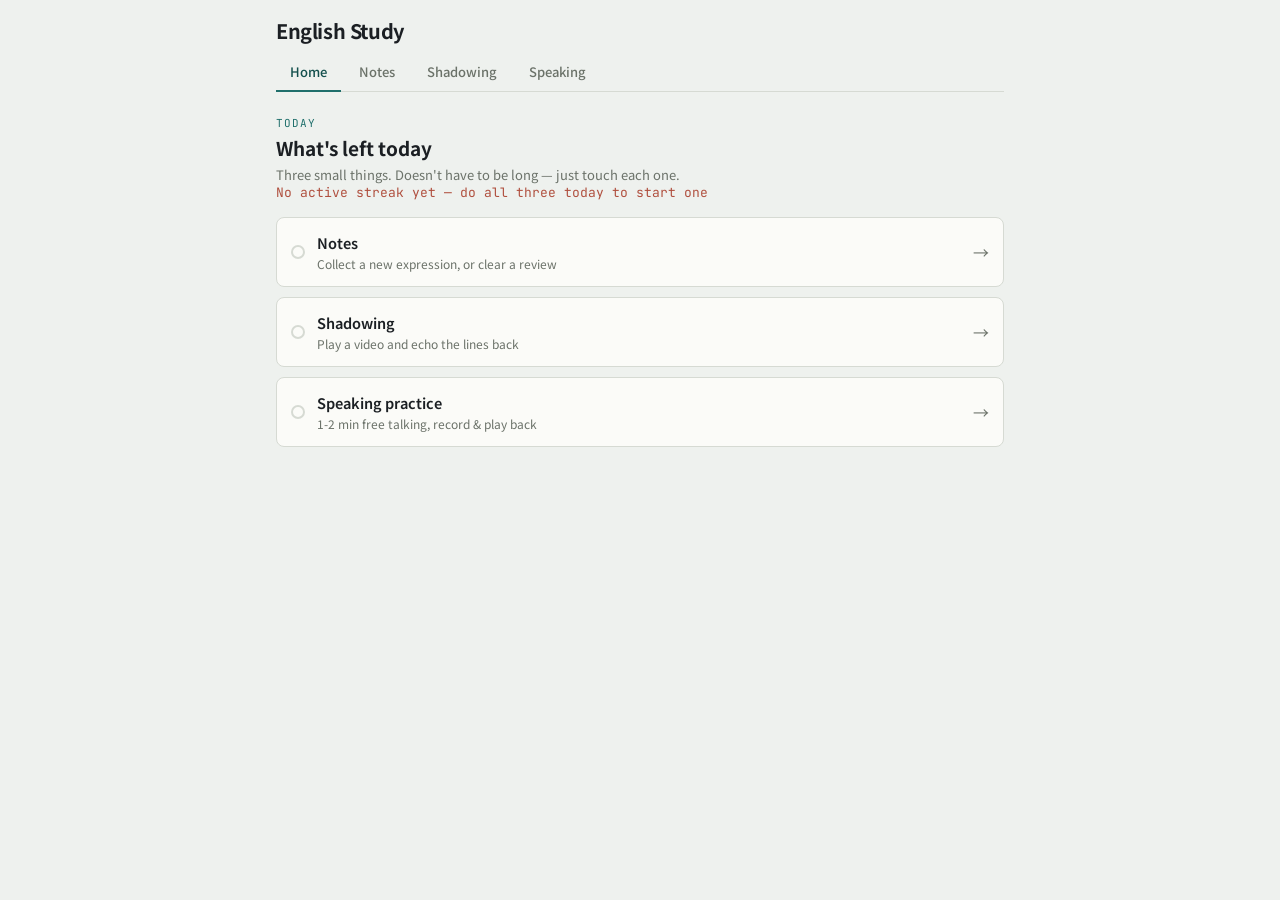
==== index.html @ 9361eea0 "Add files via upload" ====
<!DOCTYPE html>
<html lang="en">
<head>
<meta charset="UTF-8" />
<meta name="viewport" content="width=device-width, initial-scale=1.0" />
<title>English Study — Home</title>
<link rel="stylesheet" href="shared.css" />
<style>
  .streak { font-family: 'JetBrains Mono', monospace; font-size: 13px; color: var(--brick); margin-bottom: 16px; }
</style>
</head>
<body>
<div class="topnav">
  <div class="topnav-inner">
    <div class="brand">English Study</div>
    <div class="tabs">
      <a href="index.html" class="active">Home</a>
      <a href="notes.html">Notes</a>
      <a href="shadowing.html">Shadowing</a>
      <a href="speaking.html">Speaking</a>
    </div>
  </div>
</div>

<div class="wrap">
  <div class="eyebrow">Today</div>
  <h2>What's left today</h2>
  <p class="sub">Three small things. Doesn't have to be long — just touch each one.</p>
  <div id="streak" class="streak"></div>
  <div id="items"></div>
</div>

<script src="shared.js"></script>
<script>
  const activity = getActivityToday();

  const items = [
    { key: "notes", title: "Notes", desc: "Collect a new expression, or clear a review", href: "notes.html" },
    { key: "shadowing", title: "Shadowing", desc: "Play a video and echo the lines back", href: "shadowing.html" },
    { key: "speaking", title: "Speaking practice", desc: "1-2 min free talking, record & play back", href: "speaking.html" },
  ];

  const container = document.getElementById("items");
  items.forEach((it) => {
    const done = !!activity[it.key];
    const a = document.createElement("a");
    a.href = it.href;
    a.className = "action-item" + (done ? " done" : "");
    a.innerHTML = `
      <div class="left">
        <div class="status-dot"></div>
        <div>
          <div class="title">${it.title}${done ? " · done today" : ""}</div>
          <div class="desc">${it.desc}</div>
        </div>
      </div>
      <div class="chevron">→</div>
    `;
    container.appendChild(a);
  });

  // Simple streak: consecutive days where all three were touched at least once.
  // (Stored separately so it survives even if today isn't finished yet.)
  const STREAK_KEY = "pfn-streak";
  function loadStreak() {
    try {
      return JSON.parse(localStorage.getItem(STREAK_KEY)) || { lastFullDate: null, streak: 0 };
    } catch (e) {
      return { lastFullDate: null, streak: 0 };
    }
  }
  function maybeUpdateStreak() {
    const allDoneToday = activity.notes && activity.shadowing && activity.speaking;
    if (!allDoneToday) return loadStreak();
    const s = loadStreak();
    if (s.lastFullDate === todayStr()) return s;
    let streak = 1;
    if (s.lastFullDate === addDays(todayStr(), -1)) streak = (s.streak || 0) + 1;
    const next = { lastFullDate: todayStr(), streak };
    localStorage.setItem(STREAK_KEY, JSON.stringify(next));
    return next;
  }
  const streakState = maybeUpdateStreak();
  document.getElementById("streak").textContent = streakState.streak > 0
    ? `🔥 ${streakState.streak}-day streak (all three done)`
    : "No active streak yet — do all three today to start one";
</script>
</body>
</html>
---- shared.css ----
@import url('https://fonts.googleapis.com/css2?family=Noto+Sans+KR:wght@400;500;700&family=JetBrains+Mono:wght@400;500;700&display=swap');

:root {
  --ink: #1B1F23;
  --paper: #EEF1EE;
  --card: #FBFBF8;
  --teal: #1F6F6B;
  --teal-dark: #14504D;
  --amber: #C98A2B;
  --brick: #B0503F;
  --line: #D6DAD3;
  --muted: #6B7269;
}

* { box-sizing: border-box; }

html, body {
  margin: 0;
  padding: 0;
  background: var(--paper);
  color: var(--ink);
  font-family: 'Noto Sans KR', sans-serif;
  min-height: 100%;
}

.wrap { max-width: 760px; margin: 0 auto; padding: 20px 16px 60px; }

.topnav { position: sticky; top: 0; background: var(--paper); z-index: 10; padding-top: 4px; padding-bottom: 4px; }
.topnav-inner { max-width: 760px; margin: 0 auto; padding: 0 16px; }
.brand { font-size: 20px; font-weight: 700; letter-spacing: -0.02em; padding: 12px 0 8px; }
.tabs { display: flex; gap: 4px; border-bottom: 1px solid var(--line); }
.tabs a { display: flex; align-items: center; gap: 6px; padding: 9px 14px; font-size: 13px; font-weight: 500; color: var(--muted); text-decoration: none; border-bottom: 2px solid transparent; margin-bottom: -1px; }
.tabs a.active { color: var(--teal-dark); border-bottom-color: var(--teal); }

.card { background: var(--card); border: 1px solid var(--line); border-radius: 8px; padding: 16px; }
.eyebrow { font-family: 'JetBrains Mono', monospace; font-size: 11px; letter-spacing: 0.08em; color: var(--teal); text-transform: uppercase; }
h2 { font-size: 19px; margin: 4px 0 4px; font-weight: 700; }
.sub { font-size: 13px; color: var(--muted); margin: 0; }
label.field-label { display: block; font-size: 12px; font-weight: 600; color: var(--muted); margin: 14px 0 6px; }
input[type=text], input[type=url], textarea {
  width: 100%; border: 1px solid var(--line); border-radius: 6px; padding: 10px 12px;
  font-size: 14px; font-family: inherit; background: var(--card); color: var(--ink);
}
textarea { min-height: 84px; resize: vertical; }
input:focus, textarea:focus { outline: 2px solid var(--teal); outline-offset: 1px; }

button { font-family: inherit; cursor: pointer; }
.btn { display: inline-flex; align-items: center; gap: 8px; border: none; border-radius: 6px; padding: 10px 16px; font-size: 14px; font-weight: 600; margin-top: 12px; }
.btn.primary { background: var(--teal); color: #fff; }
.btn.primary:hover { background: var(--teal-dark); }
.btn.ghost { background: transparent; border: 1px solid var(--line); color: var(--muted); }
.btn.ghost:hover { border-color: var(--brick); color: var(--brick); }
.btn:disabled { opacity: 0.55; cursor: not-allowed; }

.error-box { margin-top: 10px; font-size: 13px; color: var(--brick); }
.empty { border: 1px dashed var(--line); border-radius: 8px; padding: 24px; text-align: center; color: var(--muted); font-size: 13px; margin-top: 12px; }

.action-item { display: flex; align-items: center; justify-content: space-between; padding: 14px; border: 1px solid var(--line); border-radius: 8px; background: var(--card); margin-bottom: 10px; text-decoration: none; color: var(--ink); }
.action-item .left { display: flex; align-items: center; gap: 12px; }
.action-item .status-dot { width: 14px; height: 14px; border-radius: 50%; border: 2px solid var(--line); flex-shrink: 0; }
.action-item.done .status-dot { background: var(--teal); border-color: var(--teal); }
.action-item .title { font-weight: 600; font-size: 14.5px; }
.action-item .desc { font-size: 12px; color: var(--muted); margin-top: 2px; }
.action-item .chevron { color: var(--muted); }

.spin { animation: spin 1s linear infinite; }
@keyframes spin { to { transform: rotate(360deg); } }
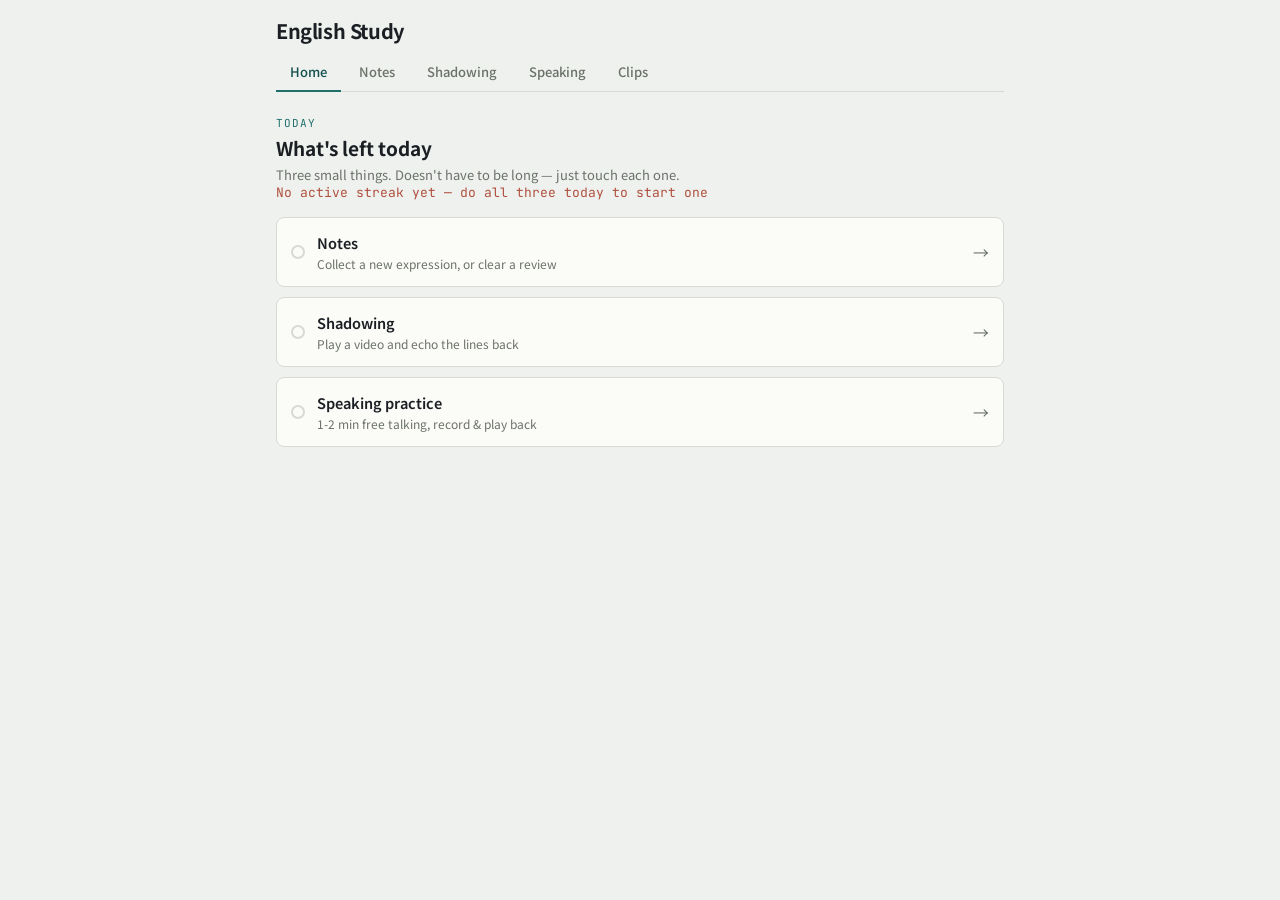
==== commit cb6be891: "Update index.html" ====
--- a/index.html
+++ b/index.html
@@ -2,9 +2,13 @@
 <html lang="en">
 <head>
 <meta charset="UTF-8" />
+<meta http-equiv="Cache-Control" content="no-store, no-cache, must-revalidate" />
+<meta http-equiv="Pragma" content="no-cache" />
+<meta http-equiv="Expires" content="0" />
+
 <meta name="viewport" content="width=device-width, initial-scale=1.0" />
 <title>English Study — Home</title>
-<link rel="stylesheet" href="shared.css" />
+<script>document.write('<link rel="stylesheet" href="shared.css?t=' + Date.now() + '">');</script>
 <style>
   .streak { font-family: 'JetBrains Mono', monospace; font-size: 13px; color: var(--brick); margin-bottom: 16px; }
 </style>
@@ -18,6 +22,7 @@
       <a href="notes.html">Notes</a>
       <a href="shadowing.html">Shadowing</a>
       <a href="speaking.html">Speaking</a>
+      <a href="clips.html">Clips</a>
     </div>
   </div>
 </div>
@@ -30,7 +35,7 @@
   <div id="items"></div>
 </div>
 
-<script src="shared.js"></script>
+<script>document.write('<script src="shared.js?t=' + Date.now() + '"><\/script>');</script>
 <script>
   const activity = getActivityToday();
 
